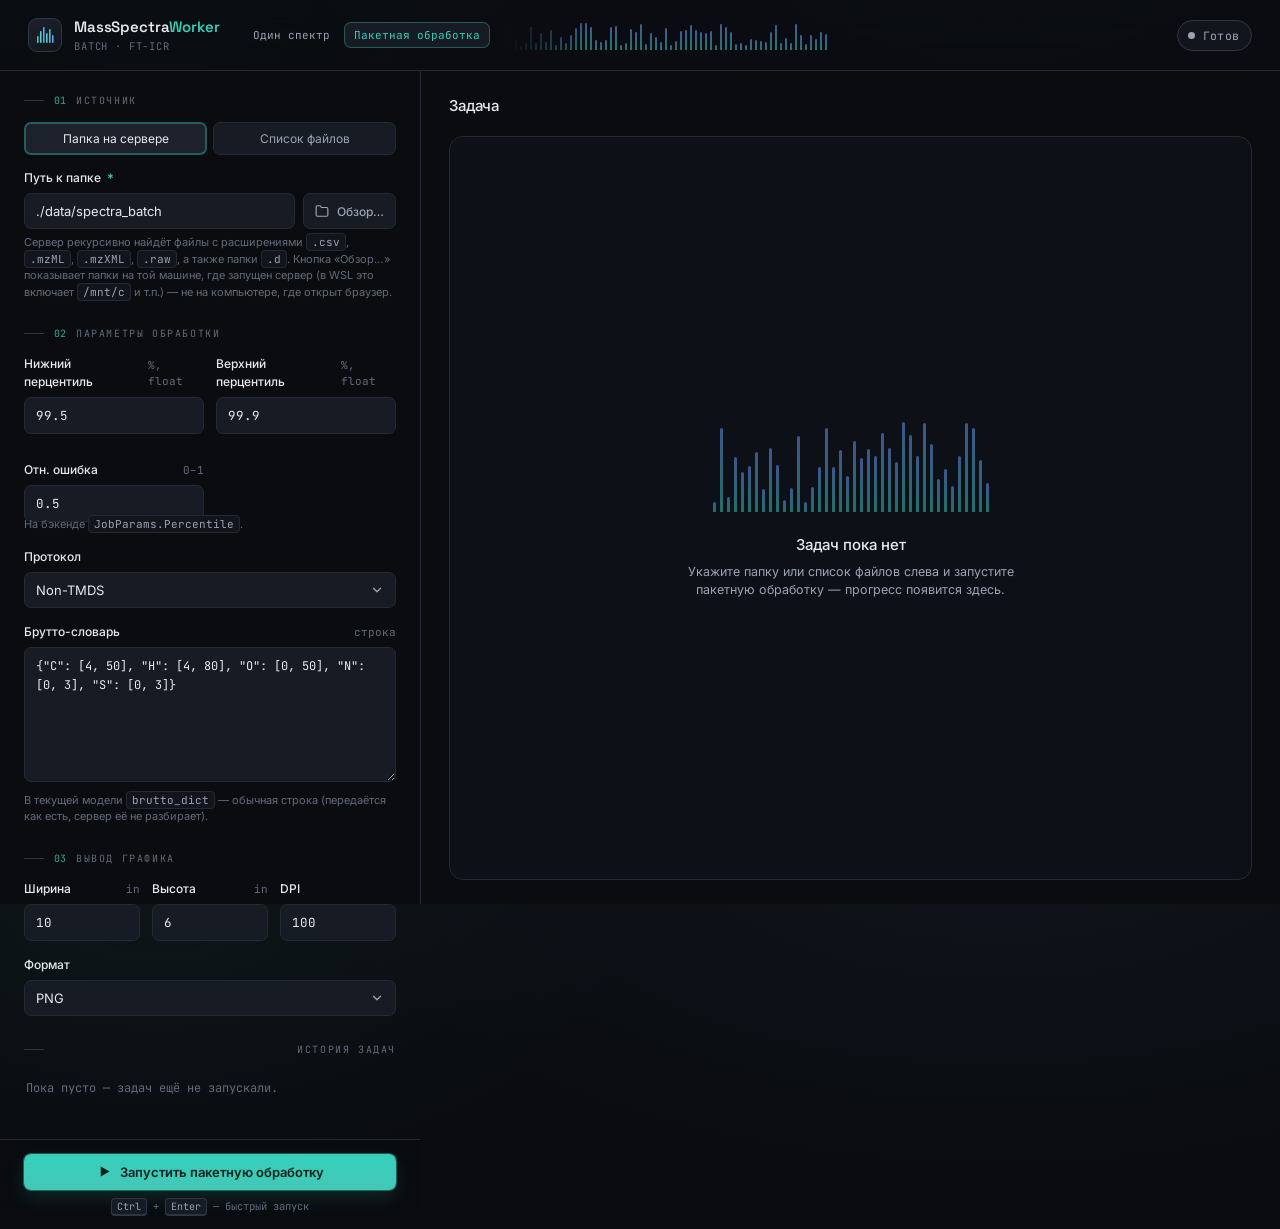
==== templates/batch_mass_list.html @ d2dd6cc3 "add graphs autoshare to inerface" ====
<!DOCTYPE html>
<html lang="ru">
<head>
  <meta charset="UTF-8">
  <meta name="viewport" content="width=device-width, initial-scale=1.0">
  <title>MassSpectraWorker — Пакетная обработка</title>
  <link rel="preconnect" href="https://fonts.googleapis.com">
  <link rel="preconnect" href="https://fonts.gstatic.com" crossorigin>
  <link href="https://fonts.googleapis.com/css2?family=Space+Grotesk:wght@400;500;600&family=Inter:wght@400;500;600&family=JetBrains+Mono:wght@400;500&display=swap" rel="stylesheet">
  <link rel="stylesheet" href="/static/css/style.css">
  <link rel="icon" href="data:image/svg+xml,<svg xmlns='http://www.w3.org/2000/svg' viewBox='0 0 24 24'><rect width='24' height='24' rx='6' fill='%2335D0BA'/></svg>">
  <style>
    /* ============================================================
       Batch-page additions (kept local to this page — reuses the
       design tokens defined in style.css:root)
       ============================================================ */
    .page-nav {
      display: flex; align-items: center; gap: 4px;
      font-family: var(--font-mono); font-size: 11px; color: var(--text-dim);
      margin-left: 4px;
    }
    .page-nav a {
      color: var(--text-muted);
      padding: 4px 9px;
      border-radius: var(--radius-sm);
      border: 1px solid transparent;
    }
    .page-nav a:hover { color: var(--text); border-color: var(--border); background: var(--surface-2); }
    .page-nav a.active { color: var(--accent); border-color: var(--accent-line); background: var(--surface-2); }

    .mode-switch { display: flex; gap: 6px; margin-bottom: 14px; }
    .mode-switch button {
      flex: 1;
      background: var(--surface-2);
      border: 1px solid var(--border);
      color: var(--text-muted);
      border-radius: var(--radius-sm);
      padding: 8px 10px;
      font-size: 12px;
      font-family: var(--font-body);
      cursor: pointer;
      transition: border-color .15s var(--ease), color .15s var(--ease), background .15s var(--ease);
    }
    .mode-switch button.active {
      color: var(--text);
      border-color: var(--accent-line);
      background: var(--surface-3);
      box-shadow: 0 0 0 1px var(--accent-line) inset;
    }
    .mode-pane.hidden { display: none; }

    .items-textarea { min-height: 130px; }

    /* ---- Result pane: batch summary ---- */
    .batch-empty { text-align: center; max-width: 380px; margin: auto; }
    .batch-summary {
      display: flex; flex-direction: column; gap: 18px;
      width: 100%;
    }
    .summary-row {
      display: flex; align-items: center; justify-content: space-between;
      gap: 12px; flex-wrap: wrap;
    }
    .summary-id {
      font-family: var(--font-mono); font-size: 11.5px; color: var(--text-dim);
      display: flex; align-items: center; gap: 8px;
    }
    .summary-id code {
      background: var(--surface-2); border: 1px solid var(--border);
      border-radius: 4px; padding: 2px 6px; color: var(--text-muted);
    }
    .pill {
      display: inline-flex; align-items: center; gap: 6px;
      font-family: var(--font-mono); font-size: 11px; letter-spacing: 0.03em;
      padding: 4px 10px; border-radius: 20px;
      border: 1px solid var(--border-strong); background: var(--surface);
      color: var(--text-muted); text-transform: uppercase;
    }
    .pill .dot { width: 6px; height: 6px; border-radius: 50%; background: var(--text-dim); }
    .pill[data-status="pending"]   .dot { background: var(--text-muted); }
    .pill[data-status="running"]   .dot { background: var(--warn); animation: pulse 1.1s infinite; }
    .pill[data-status="cancelling"] .dot { background: var(--warn); animation: pulse 1.1s infinite; }
    .pill[data-status="done"]      .dot { background: var(--ok); box-shadow: 0 0 8px var(--accent-glow); }
    .pill[data-status="failed"]    .dot { background: var(--danger); }
    .pill[data-status="cancelled"] .dot { background: var(--text-dim); }

    .progress-track {
      width: 100%; height: 8px; border-radius: 8px;
      background: var(--surface-2); border: 1px solid var(--border);
      overflow: hidden;
    }
    .progress-fill {
      height: 100%; width: 0%;
      background: linear-gradient(90deg, var(--accent), var(--accent-2));
      transition: width .3s var(--ease);
    }
    .progress-fill[data-danger="1"] { background: linear-gradient(90deg, var(--danger), var(--warn)); }

    .stat-row { display: flex; gap: 22px; flex-wrap: wrap; }
    .stat { display: flex; flex-direction: column; gap: 2px; }
    .stat__num { font-family: var(--font-display); font-size: 20px; font-weight: 600; color: var(--text); }
    .stat__num.stat--done { color: var(--ok); }
    .stat__num.stat--failed { color: var(--danger); }
    .stat__label { font-family: var(--font-mono); font-size: 10px; letter-spacing: 0.08em; text-transform: uppercase; color: var(--text-dim); }

    .items-table-wrap {
      border: 1px solid var(--border); border-radius: var(--radius);
      overflow: hidden; background: var(--surface);
    }
    .items-table-head, .items-row {
      display: grid;
      grid-template-columns: 1fr 90px 140px;
      gap: 10px;
      align-items: center;
      padding: 9px 14px;
    }
    .items-table-head {
      font-family: var(--font-mono); font-size: 10px; letter-spacing: 0.08em;
      text-transform: uppercase; color: var(--text-dim);
      background: var(--surface-2); border-bottom: 1px solid var(--border);
    }
    .items-body { max-height: 320px; overflow-y: auto; }
    .items-row { border-bottom: 1px solid var(--border); font-size: 12.5px; }
    .items-row:last-child { border-bottom: none; }
    .items-row:nth-child(odd) { background: rgba(255,255,255,0.012); }
    .item-name { color: var(--text); overflow: hidden; text-overflow: ellipsis; white-space: nowrap; min-width: 0; }
    .item-path { display: block; font-family: var(--font-mono); font-size: 10.5px; color: var(--text-dim); overflow: hidden; text-overflow: ellipsis; white-space: nowrap; }
    .item-status { display: inline-flex; align-items: center; gap: 5px; font-family: var(--font-mono); font-size: 11px; }
    .item-status .dot { width: 6px; height: 6px; border-radius: 50%; }
    .item-status[data-status="pending"] { color: var(--text-dim); }
    .item-status[data-status="pending"] .dot { background: var(--text-dim); }
    .item-status[data-status="processing"] { color: var(--warn); }
    .item-status[data-status="processing"] .dot { background: var(--warn); animation: pulse 1.1s infinite; }
    .item-status[data-status="done"] { color: var(--ok); }
    .item-status[data-status="done"] .dot { background: var(--ok); }
    .item-status[data-status="failed"] { color: var(--danger); }
    .item-status[data-status="failed"] .dot { background: var(--danger); }
    .item-error { font-family: var(--font-mono); font-size: 10.5px; color: var(--danger); overflow: hidden; text-overflow: ellipsis; white-space: nowrap; }

    .items-pagination {
      display: flex; align-items: center; justify-content: space-between;
      gap: 10px; margin-top: 10px;
      font-family: var(--font-mono); font-size: 11px; color: var(--text-dim);
    }
    .items-pagination .nav { display: flex; gap: 6px; }

    .batch-toolbar { display: flex; align-items: center; gap: 10px; flex-wrap: wrap; margin-top: 4px; }

    /* ---- History (batch jobs) ---- */
    .job-history-list { display: flex; flex-direction: column; gap: 7px; }
    .job-history-item {
      display: flex; flex-direction: column; gap: 3px;
      background: var(--surface); border: 1px solid var(--border);
      border-radius: var(--radius-sm); padding: 9px 11px;
      cursor: pointer; text-align: left;
      transition: border-color .15s var(--ease), background .15s var(--ease);
    }
    .job-history-item:hover { border-color: var(--accent-line); background: var(--surface-2); }
    .job-history-item.active { border-color: var(--accent-line); background: var(--surface-3); }
    .job-history-item__top { display: flex; align-items: center; justify-content: space-between; gap: 8px; }
    .job-history-item__src { font-size: 12px; color: var(--text); overflow: hidden; text-overflow: ellipsis; white-space: nowrap; }
    .job-history-item__meta { font-family: var(--font-mono); font-size: 10px; color: var(--text-dim); }

    .empty-note { font-size: 12px; color: var(--text-dim); }

    /* ---- Folder path + server-side browse button ---- */
    .input-with-btn { display: flex; gap: 8px; }
    .input-with-btn input { flex: 1; min-width: 0; }
    .input-with-btn .btn { flex: 0 0 auto; }

    /* ---- Server folder browser modal ---- */
    .modal-overlay {
      position: fixed; inset: 0; z-index: 200;
      background: rgba(5,6,9,0.6);
      display: flex; align-items: center; justify-content: center;
      padding: 24px;
    }
    .modal-overlay.hidden { display: none; }
    .modal {
      width: 100%; max-width: 620px; max-height: 78vh;
      display: flex; flex-direction: column;
      background: var(--surface); border: 1px solid var(--border-strong);
      border-radius: var(--radius-lg); box-shadow: var(--shadow);
      overflow: hidden;
    }
    .modal__head {
      display: flex; align-items: center; justify-content: space-between;
      padding: 14px 16px; border-bottom: 1px solid var(--border);
      background: var(--surface-2);
    }
    .modal__title { font-family: var(--font-display); font-size: 13.5px; font-weight: 500; color: var(--text); }
    .modal__path-bar {
      display: flex; align-items: center; gap: 8px;
      padding: 10px 16px; border-bottom: 1px solid var(--border);
    }
    .modal__path-bar code {
      flex: 1; min-width: 0;
      font-family: var(--font-mono); font-size: 11.5px; color: var(--text-muted);
      background: var(--surface-2); border: 1px solid var(--border);
      border-radius: 5px; padding: 5px 9px;
      overflow-x: auto; white-space: nowrap;
    }
    .modal__body { display: flex; flex: 1; min-height: 260px; overflow: hidden; }
    .modal__roots {
      width: 150px; flex: 0 0 auto; overflow-y: auto;
      border-right: 1px solid var(--border); background: var(--surface-2);
      padding: 8px;
    }
    .browse-root-item {
      display: block; width: 100%; text-align: left;
      background: transparent; border: none; color: var(--text-muted);
      font-size: 11.5px; font-family: var(--font-mono);
      padding: 7px 8px; border-radius: 6px; cursor: pointer;
      overflow: hidden; text-overflow: ellipsis; white-space: nowrap;
    }
    .browse-root-item:hover { background: var(--surface-3); color: var(--text); }
    .modal__list { flex: 1; overflow-y: auto; padding: 6px; }
    .browse-item {
      display: flex; align-items: center; gap: 9px; width: 100%;
      text-align: left; background: transparent; border: none;
      color: var(--text); font-size: 12.5px; font-family: var(--font-body);
      padding: 8px 10px; border-radius: 7px; cursor: pointer;
    }
    .browse-item:hover { background: var(--surface-2); }
    .browse-item svg { flex: 0 0 auto; color: var(--accent-soft); }
    .browse-item span { overflow: hidden; text-overflow: ellipsis; white-space: nowrap; }
    .browse-empty { padding: 24px; text-align: center; font-size: 12px; color: var(--text-dim); }
    .modal__error {
      font-size: 11.5px; color: var(--danger);
      overflow: hidden; text-overflow: ellipsis; white-space: nowrap; max-width: 320px;
    }
    .modal__foot {
      display: flex; align-items: center; gap: 10px;
      padding: 12px 16px; border-top: 1px solid var(--border);
      background: var(--surface-2);
    }

    @media (max-width: 560px) {
      .items-table-head, .items-row { grid-template-columns: 1fr 70px; }
      .items-table-head span:nth-child(3), .items-row .item-status-cell { display: none; }
    }
  </style>
</head>
<body>
<div class="app">

  <!-- ============ Header ============ -->
  <header class="topbar">
    <div class="brand">
      <div class="brand__mark" aria-hidden="true">
        <svg width="20" height="20" viewBox="0 0 20 20" fill="none">
          <rect x="2"  y="11" width="1.6" height="7"  rx="0.8" fill="#35D0BA"/>
          <rect x="5"  y="6"  width="1.6" height="12" rx="0.8" fill="#4fd4c0"/>
          <rect x="8"  y="2"  width="1.6" height="16" rx="0.8" fill="#6E9BFF"/>
          <rect x="11" y="8"  width="1.6" height="10" rx="0.8" fill="#4fd4c0"/>
          <rect x="14" y="4"  width="1.6" height="14" rx="0.8" fill="#35D0BA"/>
          <rect x="17" y="10" width="1.6" height="8"  rx="0.8" fill="#6E9BFF"/>
        </svg>
      </div>
      <div>
        <div class="brand__name">MassSpectra<b>Worker</b></div>
        <div class="brand__sub">Batch&nbsp;·&nbsp;FT-ICR</div>
      </div>
    </div>

    <nav class="page-nav">
      <a href="/mass_list">Один спектр</a>
      <a href="/batch_mass_list" class="active">Пакетная обработка</a>
    </nav>

    <div class="spectrum-strip" id="header-spectrum" aria-hidden="true"></div>

    <div class="status" id="status" data-state="ready">
      <span class="dot"></span>
      <span id="status-text">Готов</span>
    </div>
  </header>

  <!-- ============ Workspace ============ -->
  <div class="workspace">

    <!-- ---------- Parameters ---------- -->
    <section class="pane pane--params">
      <form id="batch-form">
        <div class="params-scroll">

          <!-- Source -->
          <div class="section">
            <div class="section__head">
              <span class="idx">01</span>
              <span class="eyebrow">Источник</span>
            </div>

            <div class="mode-switch">
              <button type="button" class="active" id="mode-btn-folder" data-mode="folder">Папка на сервере</button>
              <button type="button" id="mode-btn-items" data-mode="items">Список файлов</button>
            </div>

            <div class="mode-pane" id="mode-pane-folder">
              <div class="field">
                <label class="lbl" for="folder-path">Путь к папке <span class="req">*</span></label>
                <div class="input-with-btn">
                  <input type="text" id="folder-path" placeholder="./data/spectra_batch" value="./data/spectra_batch" autocomplete="off">
                  <button type="button" class="btn btn--ghost btn--sm" id="browse-open-btn">
                    <svg width="14" height="14" viewBox="0 0 24 24" fill="none" stroke="currentColor" stroke-width="2" stroke-linecap="round" stroke-linejoin="round"><path d="M22 19a2 2 0 0 1-2 2H4a2 2 0 0 1-2-2V5a2 2 0 0 1 2-2h5l2 3h9a2 2 0 0 1 2 2z"/></svg>
                    Обзор…
                  </button>
                </div>
                <div class="field__note">Сервер рекурсивно найдёт файлы с расширениями <code>.csv</code>, <code>.mzML</code>, <code>.mzXML</code>, <code>.raw</code>, а также папки <code>.d</code>. Кнопка «Обзор…» показывает папки на той машине, где запущен сервер (в WSL это включает <code>/mnt/c</code> и т.п.) — не на компьютере, где открыт браузер.</div>
              </div>
            </div>

            <div class="mode-pane hidden" id="mode-pane-items">
              <div class="field">
                <label class="lbl" for="items-text">Список файлов <span class="req">*</span></label>
                <textarea id="items-text" class="items-textarea" spellcheck="false" placeholder="Sample_001 = ./data/Sample_001.csv&#10;Sample_002 = ./data/Sample_002.csv&#10;./data/Sample_003.mzML">Sample_001 = ./data/spectra_batch/Sample_001.csv
Sample_002 = ./data/spectra_batch/Sample_002.csv</textarea>
                <div class="field__note">По одному файлу на строку: <code>имя = путь</code> или просто <code>путь</code> (имя возьмётся из названия файла).</div>
              </div>
            </div>
          </div>

          <!-- Processing params -->
          <div class="section">
            <div class="section__head">
              <span class="idx">02</span>
              <span class="eyebrow">Параметры обработки</span>
            </div>

            <div class="field__row">
              <div class="field">
                <label class="lbl" for="low_percentile">Нижний перцентиль <span class="hint">%, float</span></label>
                <input type="number" id="low_percentile" value="99.5" min="0" max="100" step="0.001">
              </div>
              <div class="field">
                <label class="lbl" for="high_percentile">Верхний перцентиль <span class="hint">%, float</span></label>
                <input type="number" id="high_percentile" value="99.9" min="0" max="100" step="0.001">
              </div>
              <div class="field">
                <label class="lbl" for="rel-error">Отн. ошибка <span class="hint">0–1</span></label>
                <input type="number" id="rel-error" value="0.5" min="0" max="1" step="0.01">
              </div>
            </div>
            <div class="field__note" style="margin-top:-6px; margin-bottom: 15px;">
              На бэкенде <code>JobParams.Percentile</code>.
            </div>

            <div class="field">
              <label class="lbl" for="protocol">Протокол</label>
              <select id="protocol">
                <option value="non_tmds">Non-TMDS</option>
                <option value="tmds">TMDS</option>
                <option value="custom">Custom</option>
              </select>
            </div>

            <div class="field">
              <label class="lbl" for="brutto-dict">
                Брутто-словарь
                <span class="hint">строка</span>
              </label>
              <textarea id="brutto-dict" spellcheck="false" rows="6">{"C": [4, 50], "H": [4, 80], "O": [0, 50], "N": [0, 3], "S": [0, 3]}</textarea>
              <div class="field__note">В текущей модели <code>brutto_dict</code> — обычная строка (передаётся как есть, сервер её не разбирает).</div>
            </div>
          </div>

          <!-- Output -->
          <div class="section">
            <div class="section__head">
              <span class="idx">03</span>
              <span class="eyebrow">Вывод графика</span>
            </div>

            <div class="subgrid">
              <div class="field">
                <label class="lbl" for="width">Ширина <span class="hint">in</span></label>
                <input type="number" id="width" value="10" min="1" step="1">
              </div>
              <div class="field">
                <label class="lbl" for="height">Высота <span class="hint">in</span></label>
                <input type="number" id="height" value="6" min="1" step="1">
              </div>
              <div class="field">
                <label class="lbl" for="dpi">DPI</label>
                <input type="number" id="dpi" value="100" min="50" max="300" step="50">
              </div>
            </div>

            <div class="field">
              <label class="lbl" for="format">Формат</label>
              <select id="format">
                <option value="png">PNG</option>
                <option value="svg">SVG</option>
                <option value="pdf">PDF</option>
                <option value="jpeg">JPEG</option>
              </select>
            </div>
          </div>

          <!-- History -->
          <div class="section">
            <div class="section__head history__head">
              <span class="eyebrow">История задач</span>
              <button type="button" class="btn btn--danger hidden" id="clear-history">
                <svg width="13" height="13" viewBox="0 0 24 24" fill="none" stroke="currentColor" stroke-width="2" stroke-linecap="round" stroke-linejoin="round"><polyline points="3 6 5 6 21 6"/><path d="M19 6v14a2 2 0 0 1-2 2H7a2 2 0 0 1-2-2V6m3 0V4a2 2 0 0 1 2-2h4a2 2 0 0 1 2 2v2"/></svg>
                Очистить
              </button>
            </div>
            <div class="empty-note" id="history-empty">Пока пусто — задач ещё не запускали.</div>
            <div class="job-history-list hidden" id="history-list"></div>
          </div>

        </div>

        <!-- Sticky action -->
        <div class="actionbar">
          <button type="submit" class="btn btn--primary btn--block" id="submit-btn">
            <svg width="15" height="15" viewBox="0 0 24 24" fill="currentColor"><polygon points="6 4 20 12 6 20 6 4"/></svg>
            <span id="submit-label">Запустить пакетную обработку</span>
          </button>
          <span class="kbd-hint"><kbd>Ctrl</kbd> + <kbd>Enter</kbd> — быстрый запуск</span>
        </div>
      </form>
    </section>

    <!-- ---------- Result ---------- -->
    <section class="pane pane--result">
      <div class="result__bar">
        <span class="result__title">Задача</span>
        <span class="result__meta" id="result-meta"></span>
      </div>

      <div class="viewport" id="viewport" style="min-height:0; align-items: stretch;">

        <!-- Empty state -->
        <div class="vp-state batch-empty" id="state-empty">
          <div class="vp-state__spectrum" id="empty-spectrum"></div>
          <p class="vp-state__title">Задач пока нет</p>
          <p class="vp-state__desc">Укажите папку или список файлов слева и запустите пакетную обработку — прогресс появится здесь.</p>
        </div>

        <!-- Active job -->
        <div class="batch-summary hidden" id="state-active" style="width:100%; padding: 4px 2px;">

          <div class="summary-row">
            <div class="summary-id">
              Задача <code id="job-id-chip">—</code>
            </div>
            <span class="pill" id="job-pill" data-status="pending">
              <span class="dot"></span>
              <span id="job-status-text">pending</span>
            </span>
          </div>

          <div>
            <div class="progress-track"><div class="progress-fill" id="progress-fill"></div></div>
          </div>

          <div class="stat-row">
            <div class="stat"><span class="stat__num" id="stat-total">0</span><span class="stat__label">Всего</span></div>
            <div class="stat"><span class="stat__num stat--done" id="stat-done">0</span><span class="stat__label">Готово</span></div>
            <div class="stat"><span class="stat__num stat--failed" id="stat-failed">0</span><span class="stat__label">Ошибки</span></div>
            <div class="stat"><span class="stat__num" id="stat-elapsed">—</span><span class="stat__label">Время</span></div>
          </div>

          <div class="batch-toolbar">
            <button type="button" class="btn btn--primary btn--sm" id="download-zip-btn">
              <svg width="14" height="14" viewBox="0 0 24 24" fill="none" stroke="currentColor" stroke-width="2" stroke-linecap="round" stroke-linejoin="round"><path d="M21 15v4a2 2 0 0 1-2 2H5a2 2 0 0 1-2-2v-4"/><polyline points="7 10 12 15 17 10"/><line x1="12" y1="15" x2="12" y2="3"/></svg>
              Скачать ZIP
            </button>
            <button type="button" class="btn btn--ghost btn--sm" id="cancel-btn">
              <svg width="14" height="14" viewBox="0 0 24 24" fill="none" stroke="currentColor" stroke-width="2" stroke-linecap="round" stroke-linejoin="round"><circle cx="12" cy="12" r="10"/><line x1="15" y1="9" x2="9" y2="15"/><line x1="9" y1="9" x2="15" y2="15"/></svg>
              Отменить
            </button>
            <button type="button" class="btn btn--ghost btn--sm" id="refresh-btn">
              <svg width="14" height="14" viewBox="0 0 24 24" fill="none" stroke="currentColor" stroke-width="2" stroke-linecap="round" stroke-linejoin="round"><polyline points="23 4 23 10 17 10"/><path d="M20.49 15a9 9 0 1 1-2.12-9.36L23 10"/></svg>
              Обновить
            </button>
            <span class="spacer" style="flex:1"></span>
          </div>

          <div class="items-table-wrap">
            <div class="items-table-head">
              <span>Файл</span>
              <span class="item-status-cell">Статус</span>
              <span>Ошибка</span>
            </div>
            <div class="items-body" id="items-body"></div>
          </div>

          <div class="items-pagination">
            <span id="items-pagination-info">—</span>
            <div class="nav">
              <button type="button" class="btn btn--ghost btn--sm" id="items-prev">←</button>
              <button type="button" class="btn btn--ghost btn--sm" id="items-next">→</button>
            </div>
          </div>

          <!-- ---- Results gallery (SSE) ---- -->
          <div class="gallery-wrap">
            <div class="gallery-head">
              <span class="eyebrow">Результаты</span>
              <span class="gallery-count" id="gallery-count">0</span>
            </div>
            <div class="gallery" id="gallery"></div>
            <div class="gallery-empty" id="gallery-empty">
              Картинки появятся здесь по мере готовности.
            </div>
          </div>

        </div>
      </div>
    </section>

  </div>
</div>

<!-- Toast -->
<div class="toast" id="toast">
  <svg width="15" height="15" viewBox="0 0 24 24" fill="none" stroke="currentColor" stroke-width="2.4" stroke-linecap="round" stroke-linejoin="round"><polyline points="20 6 9 17 4 12"/></svg>
  <span id="toast-text">Готово</span>
</div>

<!-- Server-side folder browser -->
<div class="modal-overlay hidden" id="browse-modal">
  <div class="modal">
    <div class="modal__head">
      <span class="modal__title">Выбор папки на сервере</span>
      <button type="button" class="btn btn--ghost btn--sm" id="browse-close">
        <svg width="14" height="14" viewBox="0 0 24 24" fill="none" stroke="currentColor" stroke-width="2" stroke-linecap="round" stroke-linejoin="round"><line x1="18" y1="6" x2="6" y2="18"/><line x1="6" y1="6" x2="18" y2="18"/></svg>
      </button>
    </div>
    <div class="modal__path-bar">
      <button type="button" class="btn btn--ghost btn--sm" id="browse-up" title="Вверх" disabled>
        <svg width="14" height="14" viewBox="0 0 24 24" fill="none" stroke="currentColor" stroke-width="2" stroke-linecap="round" stroke-linejoin="round"><line x1="12" y1="19" x2="12" y2="5"/><polyline points="5 12 12 5 19 12"/></svg>
      </button>
      <code id="browse-current-path">—</code>
    </div>
    <div class="modal__body">
      <div class="modal__roots" id="browse-roots"></div>
      <div class="modal__list" id="browse-list"></div>
    </div>
    <div class="modal__foot">
      <span class="modal__error hidden" id="browse-error"></span>
      <span class="spacer" style="flex:1"></span>
      <button type="button" class="btn btn--ghost btn--sm" id="browse-cancel">Отмена</button>
      <button type="button" class="btn btn--primary btn--sm" id="browse-select">Выбрать эту папку</button>
    </div>
  </div>
</div>

<div class="lightbox hidden" id="lightbox">
  <button type="button" class="lightbox__close" id="lightbox-close">✕</button>
  <img id="lightbox-img" alt="">
</div>

<script src="/static/js/batch_mass_list.js"></script>
</body>
</html>
---- static/css/style.css ----
/* ============================================================
   MassSpectraWorker — dark, minimal instrument UI
   Self-contained. No Bootstrap. No Font Awesome.
   ============================================================ */

:root {
  /* Cool-ink dark base */
  --bg:            #0A0C10;
  --bg-grid:       #0d1017;
  --surface:       #12151C;
  --surface-2:     #171B24;
  --surface-3:     #1C212C;

  --border:        #232936;
  --border-strong: #2E3646;

  --text:          #E6E9EF;
  --text-muted:    #9BA3B4;
  --text-dim:      #616B7D;

  /* Spectral accent: teal -> blue (viridis-adjacent, tied to spectra colormaps) */
  --accent:        #35D0BA;
  --accent-soft:   #45C7B8;
  --accent-2:      #6E9BFF;
  --accent-glow:   rgba(53, 208, 186, 0.16);
  --accent-line:   rgba(53, 208, 186, 0.35);

  --danger:        #FF6B6B;
  --danger-soft:   rgba(255, 107, 107, 0.14);
  --warn:          #E7B23C;
  --ok:            #35D0BA;

  --radius:        10px;
  --radius-sm:     7px;
  --radius-lg:     14px;

  --font-display: "Space Grotesk", "Inter", system-ui, -apple-system, sans-serif;
  --font-body:    "Inter", system-ui, -apple-system, "Segoe UI", sans-serif;
  --font-mono:    "JetBrains Mono", ui-monospace, "SF Mono", "Cascadia Code", monospace;

  --shadow:        0 1px 2px rgba(0,0,0,0.4), 0 8px 24px rgba(0,0,0,0.35);
  --ease:          cubic-bezier(.2, .7, .2, 1);
}

* { box-sizing: border-box; }

html, body { height: 100%; }

body {
  margin: 0;
  font-family: var(--font-body);
  background:
    radial-gradient(1200px 600px at 78% -10%, rgba(110,155,255,0.06), transparent 60%),
    radial-gradient(900px 500px at 12% 0%, rgba(53,208,186,0.05), transparent 55%),
    var(--bg);
  color: var(--text);
  font-size: 14px;
  line-height: 1.5;
  -webkit-font-smoothing: antialiased;
  text-rendering: optimizeLegibility;
}

/* Selection + scrollbars */
::selection { background: var(--accent-glow); color: var(--text); }
::-webkit-scrollbar { width: 10px; height: 10px; }
::-webkit-scrollbar-track { background: transparent; }
::-webkit-scrollbar-thumb { background: var(--border-strong); border-radius: 20px; border: 2px solid transparent; background-clip: padding-box; }
::-webkit-scrollbar-thumb:hover { background: #3a4356; background-clip: padding-box; }

a { color: var(--accent-soft); text-decoration: none; }

/* ============================================================
   App shell
   ============================================================ */
.app {
  display: flex;
  flex-direction: column;
  min-height: 100vh;
  max-width: 1440px;
  margin: 0 auto;
}

/* ---- Header ---- */
.topbar {
  display: flex;
  align-items: center;
  gap: 20px;
  padding: 16px 28px;
  border-bottom: 1px solid var(--border);
  position: sticky;
  top: 0;
  z-index: 40;
  background: rgba(10, 12, 16, 0.72);
  backdrop-filter: blur(14px);
}

.brand { display: flex; align-items: center; gap: 12px; min-width: 0; }
.brand__mark {
  width: 34px; height: 34px;
  border-radius: 9px;
  display: grid; place-items: center;
  background: linear-gradient(150deg, var(--surface-3), var(--surface));
  border: 1px solid var(--border-strong);
  overflow: hidden;
}
.brand__mark svg { display: block; }
.brand__name {
  font-family: var(--font-display);
  font-weight: 600;
  font-size: 15px;
  letter-spacing: -0.01em;
  white-space: nowrap;
}
.brand__name b { color: var(--accent); font-weight: 600; }
.brand__sub {
  font-family: var(--font-mono);
  font-size: 10.5px;
  letter-spacing: 0.08em;
  text-transform: uppercase;
  color: var(--text-dim);
}

/* header spectrum motif (signature element) */
.spectrum-strip {
  flex: 1;
  height: 30px;
  display: flex;
  align-items: flex-end;
  gap: 3px;
  overflow: hidden;
  min-width: 0;
  mask-image: linear-gradient(90deg, transparent, #000 12%, #000 88%, transparent);
  -webkit-mask-image: linear-gradient(90deg, transparent, #000 12%, #000 88%, transparent);
}
.spectrum-strip .tick {
  width: 2px;
  flex: 0 0 auto;
  border-radius: 2px 2px 0 0;
  background: linear-gradient(to top, var(--accent), var(--accent-2));
  opacity: 0.55;
  transform-origin: bottom;
  animation: tickRise 0.7s var(--ease) both;
}

@keyframes tickRise { from { transform: scaleY(0); opacity: 0; } to { opacity: 0.55; } }

.status {
  display: inline-flex;
  align-items: center;
  gap: 8px;
  padding: 6px 12px 6px 10px;
  border-radius: 20px;
  border: 1px solid var(--border-strong);
  background: var(--surface);
  font-family: var(--font-mono);
  font-size: 11.5px;
  letter-spacing: 0.02em;
  color: var(--text-muted);
  white-space: nowrap;
}
.status .dot {
  width: 7px; height: 7px; border-radius: 50%;
  background: var(--text-dim);
  box-shadow: 0 0 0 0 transparent;
}
.status[data-state="ready"]   .dot { background: var(--text-muted); }
.status[data-state="loading"] .dot { background: var(--warn); animation: pulse 1.1s infinite; }
.status[data-state="success"] .dot { background: var(--ok); box-shadow: 0 0 8px var(--accent-glow); }
.status[data-state="error"]   .dot { background: var(--danger); }

@keyframes pulse {
  0%,100% { opacity: 1; transform: scale(1); }
  50% { opacity: 0.4; transform: scale(0.8); }
}

/* ============================================================
   Main grid
   ============================================================ */
.workspace {
  display: grid;
  grid-template-columns: minmax(360px, 420px) 1fr;
  gap: 1px;
  background: var(--border);
  flex: 1;
  min-height: 0;
}

.pane { background: var(--bg); min-width: 0; }
.pane--params {
  display: flex;
  flex-direction: column;
  max-height: calc(100vh - 67px);
  position: sticky;
  top: 67px;
}
.pane--result {
  display: flex;
  flex-direction: column;
  padding: 24px 28px;
  min-height: 480px;
}

/* ---- Params column ---- */
.params-scroll {
  overflow-y: auto;
  padding: 22px 24px 8px;
  flex: 1;
}

.section { margin-bottom: 26px; }
.section__head {
  display: flex;
  align-items: center;
  gap: 10px;
  margin-bottom: 14px;
}
.eyebrow {
  font-family: var(--font-mono);
  font-size: 10px;
  letter-spacing: 0.16em;
  text-transform: uppercase;
  color: var(--text-dim);
}
.section__head::before {
  content: "";
  width: 20px; height: 1px;
  background: var(--border-strong);
}
.section__head .idx {
  font-family: var(--font-mono);
  font-size: 10px;
  color: var(--accent);
  opacity: 0.8;
}

/* ---- Fields ---- */
.field { margin-bottom: 15px; }
.field:last-child { margin-bottom: 0; }
.field__row { display: grid; grid-template-columns: 1fr 1fr; gap: 12px; }

label.lbl {
  display: flex;
  align-items: center;
  gap: 6px;
  font-size: 12px;
  font-weight: 500;
  color: var(--text);
  margin-bottom: 6px;
}
label.lbl .req { color: var(--accent); font-size: 13px; line-height: 1; }
label.lbl .hint { color: var(--text-dim); font-weight: 400; font-size: 11px; margin-left: auto; font-family: var(--font-mono); }

.control,
input[type="text"],
input[type="number"],
select,
textarea {
  width: 100%;
  background: var(--surface-2);
  border: 1px solid var(--border);
  border-radius: var(--radius-sm);
  color: var(--text);
  font-family: var(--font-body);
  font-size: 13px;
  padding: 9px 11px;
  outline: none;
  transition: border-color .15s var(--ease), background .15s var(--ease), box-shadow .15s var(--ease);
}
input::placeholder, textarea::placeholder { color: var(--text-dim); }

input[type="number"] { font-family: var(--font-mono); font-size: 12.5px; }

.control:focus,
input:focus,
select:focus,
textarea:focus {
  border-color: var(--accent-line);
  background: var(--surface-3);
  box-shadow: 0 0 0 3px var(--accent-glow);
}

select {
  appearance: none;
  -webkit-appearance: none;
  background-image: url("data:image/svg+xml;utf8,<svg xmlns='http://www.w3.org/2000/svg' width='14' height='14' viewBox='0 0 24 24' fill='none' stroke='%239BA3B4' stroke-width='2.2' stroke-linecap='round' stroke-linejoin='round'><polyline points='6 9 12 15 18 9'/></svg>");
  background-repeat: no-repeat;
  background-position: right 11px center;
  padding-right: 32px;
  cursor: pointer;
}
select option { background: var(--surface-2); color: var(--text); }

textarea {
  font-family: var(--font-mono);
  font-size: 12px;
  line-height: 1.6;
  resize: vertical;
  min-height: 118px;
  tab-size: 2;
}

.field__note {
  margin-top: 5px;
  font-size: 11px;
  color: var(--text-dim);
}
.field__note code {
  font-family: var(--font-mono);
  color: var(--text-muted);
  background: var(--surface);
  padding: 1px 5px;
  border-radius: 4px;
  border: 1px solid var(--border);
}

/* Divider between two adjacent form cards inside a section */
.subgrid { display: grid; grid-template-columns: 1fr 1fr 1fr; gap: 12px; }

/* ============================================================
   Buttons
   ============================================================ */
.btn {
  display: inline-flex;
  align-items: center;
  justify-content: center;
  gap: 8px;
  font-family: var(--font-body);
  font-size: 13px;
  font-weight: 500;
  border-radius: var(--radius-sm);
  border: 1px solid transparent;
  padding: 9px 14px;
  cursor: pointer;
  transition: background .15s var(--ease), border-color .15s var(--ease), transform .08s var(--ease), color .15s var(--ease);
  white-space: nowrap;
  user-select: none;
}
.btn:active { transform: translateY(1px); }
.btn svg { flex: 0 0 auto; }

.btn--primary {
  background: linear-gradient(180deg, var(--accent), var(--accent-soft));
  color: #05201C;
  font-weight: 600;
  box-shadow: 0 0 0 1px rgba(53,208,186,0.4), 0 8px 20px rgba(53,208,186,0.14);
}
.btn--primary:hover { filter: brightness(1.06); box-shadow: 0 0 0 1px rgba(53,208,186,0.6), 0 10px 26px rgba(53,208,186,0.22); }
.btn--primary:disabled { opacity: 0.6; cursor: not-allowed; filter: none; }

.btn--ghost {
  background: var(--surface-2);
  border-color: var(--border);
  color: var(--text-muted);
}
.btn--ghost:hover { color: var(--text); border-color: var(--border-strong); background: var(--surface-3); }

.btn--danger {
  background: transparent;
  border-color: transparent;
  color: var(--text-dim);
  padding: 6px 8px;
  font-size: 12px;
}
.btn--danger:hover { color: var(--danger); background: var(--danger-soft); }

.btn--block { width: 100%; }
.btn--sm { padding: 7px 11px; font-size: 12px; }

/* Sticky action bar at bottom of params */
.actionbar {
  padding: 14px 24px;
  border-top: 1px solid var(--border);
  background: linear-gradient(0deg, var(--bg), rgba(10,12,16,0.4));
  backdrop-filter: blur(8px);
}
.kbd-hint {
  display: block;
  text-align: center;
  margin-top: 9px;
  font-family: var(--font-mono);
  font-size: 10.5px;
  color: var(--text-dim);
}
kbd {
  font-family: var(--font-mono);
  font-size: 10px;
  background: var(--surface-2);
  border: 1px solid var(--border-strong);
  border-bottom-width: 2px;
  border-radius: 4px;
  padding: 1px 5px;
  color: var(--text-muted);
}

/* ============================================================
   Examples (chips)
   ============================================================ */
.chips { display: flex; flex-direction: column; gap: 8px; }
.chip {
  display: flex;
  align-items: center;
  gap: 11px;
  text-align: left;
  width: 100%;
  background: var(--surface);
  border: 1px solid var(--border);
  border-radius: var(--radius-sm);
  padding: 10px 12px;
  cursor: pointer;
  transition: border-color .15s var(--ease), background .15s var(--ease), transform .08s var(--ease);
}
.chip:hover { border-color: var(--accent-line); background: var(--surface-2); }
.chip:active { transform: translateY(1px); }
.chip__num {
  font-family: var(--font-mono);
  font-size: 11px;
  color: var(--accent);
  width: 18px;
}
.chip__body { min-width: 0; }
.chip__title { font-size: 12.5px; font-weight: 500; color: var(--text); }
.chip__meta { font-family: var(--font-mono); font-size: 10.5px; color: var(--text-dim); margin-top: 1px; }
.chip__arrow { margin-left: auto; color: var(--text-dim); transition: transform .15s var(--ease), color .15s var(--ease); }
.chip:hover .chip__arrow { transform: translateX(2px); color: var(--accent-soft); }

/* ============================================================
   History
   ============================================================ */
.history__head { display: flex; align-items: center; justify-content: space-between; }
.history-list { display: flex; flex-direction: column; gap: 6px; margin-top: 4px; }
.hist-item {
  display: flex;
  align-items: center;
  gap: 10px;
  padding: 8px 10px;
  border-radius: var(--radius-sm);
  border: 1px solid var(--border);
  background: var(--surface);
}
.hist-item__dot { width: 6px; height: 6px; border-radius: 50%; flex: 0 0 auto; }
.hist-item__dot.ok { background: var(--ok); }
.hist-item__dot.err { background: var(--danger); }
.hist-item__name { font-size: 12px; color: var(--text); font-weight: 500; overflow: hidden; text-overflow: ellipsis; white-space: nowrap; }
.hist-item__time { font-family: var(--font-mono); font-size: 10px; color: var(--text-dim); margin-left: auto; white-space: nowrap; }
.hist-item__fmt {
  font-family: var(--font-mono); font-size: 9.5px; letter-spacing: 0.05em;
  text-transform: uppercase; color: var(--text-muted);
  border: 1px solid var(--border-strong); border-radius: 4px; padding: 1px 5px;
}
.empty-note {
  font-family: var(--font-mono);
  font-size: 11px;
  color: var(--text-dim);
  padding: 8px 2px;
}

/* ============================================================
   Result viewport
   ============================================================ */
.result__bar {
  display: flex;
  align-items: center;
  gap: 12px;
  margin-bottom: 18px;
}
.result__title {
  font-family: var(--font-display);
  font-size: 15px;
  font-weight: 500;
  letter-spacing: -0.01em;
}
.result__meta {
  margin-left: auto;
  font-family: var(--font-mono);
  font-size: 11px;
  color: var(--text-dim);
}

.viewport {
  flex: 1;
  border: 1px solid var(--border);
  border-radius: var(--radius-lg);
  background:
    linear-gradient(var(--bg-grid), var(--bg-grid)),
    repeating-linear-gradient(0deg, transparent, transparent 31px, rgba(255,255,255,0.015) 31px, rgba(255,255,255,0.015) 32px),
    repeating-linear-gradient(90deg, transparent, transparent 31px, rgba(255,255,255,0.015) 31px, rgba(255,255,255,0.015) 32px);
  display: flex;
  align-items: center;
  justify-content: center;
  position: relative;
  overflow: hidden;
  min-height: 420px;
  padding: 24px;
}

/* Empty state */
.vp-state { text-align: center; max-width: 360px; }
.vp-state__spectrum {
  display: flex; align-items: flex-end; justify-content: center;
  gap: 4px; height: 96px; margin: 0 auto 22px;
}
.vp-state__spectrum span {
  width: 3px; border-radius: 3px 3px 0 0;
  background: linear-gradient(to top, var(--accent), var(--accent-2));
  opacity: 0.5;
}
.vp-state__title {
  font-family: var(--font-display);
  font-size: 15px;
  color: var(--text);
  margin: 0 0 6px;
  font-weight: 500;
}
.vp-state__desc { font-size: 12.5px; color: var(--text-muted); margin: 0; }

/* Loading */
.vp-loading { text-align: center; }
.scanner {
  width: 220px; height: 3px; margin: 0 auto 20px;
  background: var(--border); border-radius: 3px; overflow: hidden; position: relative;
}
.scanner::after {
  content: ""; position: absolute; inset: 0; width: 40%;
  background: linear-gradient(90deg, transparent, var(--accent), transparent);
  animation: scan 1.1s var(--ease) infinite;
}
@keyframes scan { 0% { transform: translateX(-120%); } 100% { transform: translateX(320%); } }
.vp-loading__label { font-family: var(--font-mono); font-size: 12px; color: var(--text-muted); letter-spacing: 0.02em; }

/* Plot image */
.vp-image { width: 100%; height: 100%; display: flex; align-items: center; justify-content: center; }
.vp-image img {
  max-width: 100%; max-height: 620px; object-fit: contain;
  border-radius: 8px;
  background: #fff;
  box-shadow: 0 12px 40px rgba(0,0,0,0.45);
}

/* Error state */
.vp-error { text-align: center; max-width: 380px; }
.vp-error__icon { color: var(--danger); margin-bottom: 14px; }
.vp-error__msg { color: var(--text); font-size: 13px; margin: 0 0 4px; }
.vp-error__hint { color: var(--text-dim); font-size: 12px; margin: 0 0 16px; font-family: var(--font-mono); }

/* Result toolbar */
.result__tools {
  display: flex; align-items: center; gap: 10px;
  margin-top: 16px;
}
.result__tools .spacer { flex: 1; }

/* JSON drawer */
.json-drawer {
  margin-top: 16px;
  border: 1px solid var(--border);
  border-radius: var(--radius);
  overflow: hidden;
  background: var(--surface);
}
.json-drawer__head {
  display: flex; align-items: center; gap: 8px;
  padding: 9px 12px;
  border-bottom: 1px solid var(--border);
  background: var(--surface-2);
}
.json-drawer__title {
  font-family: var(--font-mono); font-size: 11px; letter-spacing: 0.05em;
  text-transform: uppercase; color: var(--text-muted);
}
.json-drawer pre {
  margin: 0; padding: 14px 16px;
  font-family: var(--font-mono); font-size: 11.5px; line-height: 1.65;
  color: var(--text-muted);
  max-height: 340px; overflow: auto;
  white-space: pre-wrap; word-break: break-word;
}

/* ============================================================
   Toast
   ============================================================ */
.toast {
  position: fixed;
  bottom: 24px; left: 50%;
  transform: translate(-50%, 20px);
  background: var(--surface-3);
  border: 1px solid var(--border-strong);
  color: var(--text);
  padding: 10px 16px;
  border-radius: 24px;
  font-size: 12.5px;
  display: inline-flex; align-items: center; gap: 8px;
  box-shadow: var(--shadow);
  opacity: 0;
  pointer-events: none;
  transition: opacity .2s var(--ease), transform .2s var(--ease);
  z-index: 100;
}
.toast.show { opacity: 1; transform: translate(-50%, 0); }
.toast svg { color: var(--accent); }

/* ---- Results gallery ---- */
.gallery-wrap {
  display: flex; flex-direction: column; gap: 10px;
}
.gallery-head {
  display: flex; align-items: center; justify-content: space-between;
  gap: 8px;
}
.gallery-count {
  font-family: var(--font-mono); font-size: 11px; color: var(--text-dim);
  background: var(--surface-2); border: 1px solid var(--border);
  border-radius: 20px; padding: 2px 9px;
}
.gallery {
  display: grid;
  grid-template-columns: repeat(auto-fill, minmax(220px, 1fr));
  gap: 12px;
}
.gallery-card {
  display: flex; flex-direction: column; gap: 6px;
  background: var(--surface); border: 1px solid var(--border);
  border-radius: var(--radius); overflow: hidden;
  transition: border-color .15s var(--ease), transform .15s var(--ease);
}
.gallery-card:hover { border-color: var(--accent-line); transform: translateY(-1px); }
.gallery-card__img {
  display: block; width: 100%; height: 160px;
  object-fit: cover; background: var(--surface-2);
  cursor: zoom-in;
}
.gallery-card__meta {
  display: flex; align-items: center; justify-content: space-between;
  gap: 8px; padding: 7px 10px;
}
.gallery-card__name {
  font-size: 11.5px; color: var(--text-muted);
  overflow: hidden; text-overflow: ellipsis; white-space: nowrap; min-width: 0;
}
.gallery-card__actions { display: flex; gap: 4px; flex: 0 0 auto; }
.gallery-card__actions a {
  display: inline-flex; align-items: center; justify-content: center;
  width: 24px; height: 24px; border-radius: 6px;
  color: var(--text-muted); border: 1px solid transparent;
}
.gallery-card__actions a:hover {
  color: var(--accent); border-color: var(--accent-line); background: var(--surface-2);
}
.gallery-empty {
  font-size: 12px; color: var(--text-dim); text-align: center;
  padding: 18px 8px; border: 1px dashed var(--border);
  border-radius: var(--radius-sm);
}
.gallery-empty.hidden { display: none; }

/* Lightbox */
.lightbox {
  position: fixed; inset: 0; z-index: 300;
  background: rgba(5,6,9,0.88);
  display: flex; align-items: center; justify-content: center;
  padding: 32px;
}
.lightbox.hidden { display: none; }
.lightbox img {
  max-width: 100%; max-height: 100%;
  border-radius: var(--radius); box-shadow: var(--shadow);
}
.lightbox__close {
  position: absolute; top: 18px; right: 18px;
  background: var(--surface-2); border: 1px solid var(--border-strong);
  color: var(--text); width: 34px; height: 34px; border-radius: 8px;
  cursor: pointer; display: flex; align-items: center; justify-content: center;
}

/* Utility */
.hidden { display: none !important; }
.icon-accent { color: var(--accent-soft); }
.muted-icon { color: var(--text-dim); }

/* ============================================================
   Responsive
   ============================================================ */
@media (max-width: 960px) {
  .workspace { grid-template-columns: 1fr; }
  .pane--params { position: static; max-height: none; }
  .pane--result { min-height: 420px; }
  .spectrum-strip { display: none; }
}

@media (max-width: 560px) {
  .topbar { padding: 12px 16px; gap: 12px; }
  .params-scroll { padding: 18px 16px 8px; }
  .actionbar { padding: 12px 16px; }
  .pane--result { padding: 18px 16px; }
  .field__row, .subgrid { grid-template-columns: 1fr; }
  .brand__sub { display: none; }
}

@media (prefers-reduced-motion: reduce) {
  *, *::after, *::before { animation-duration: .001ms !important; animation-iteration-count: 1 !important; transition-duration: .001ms !important; }
}
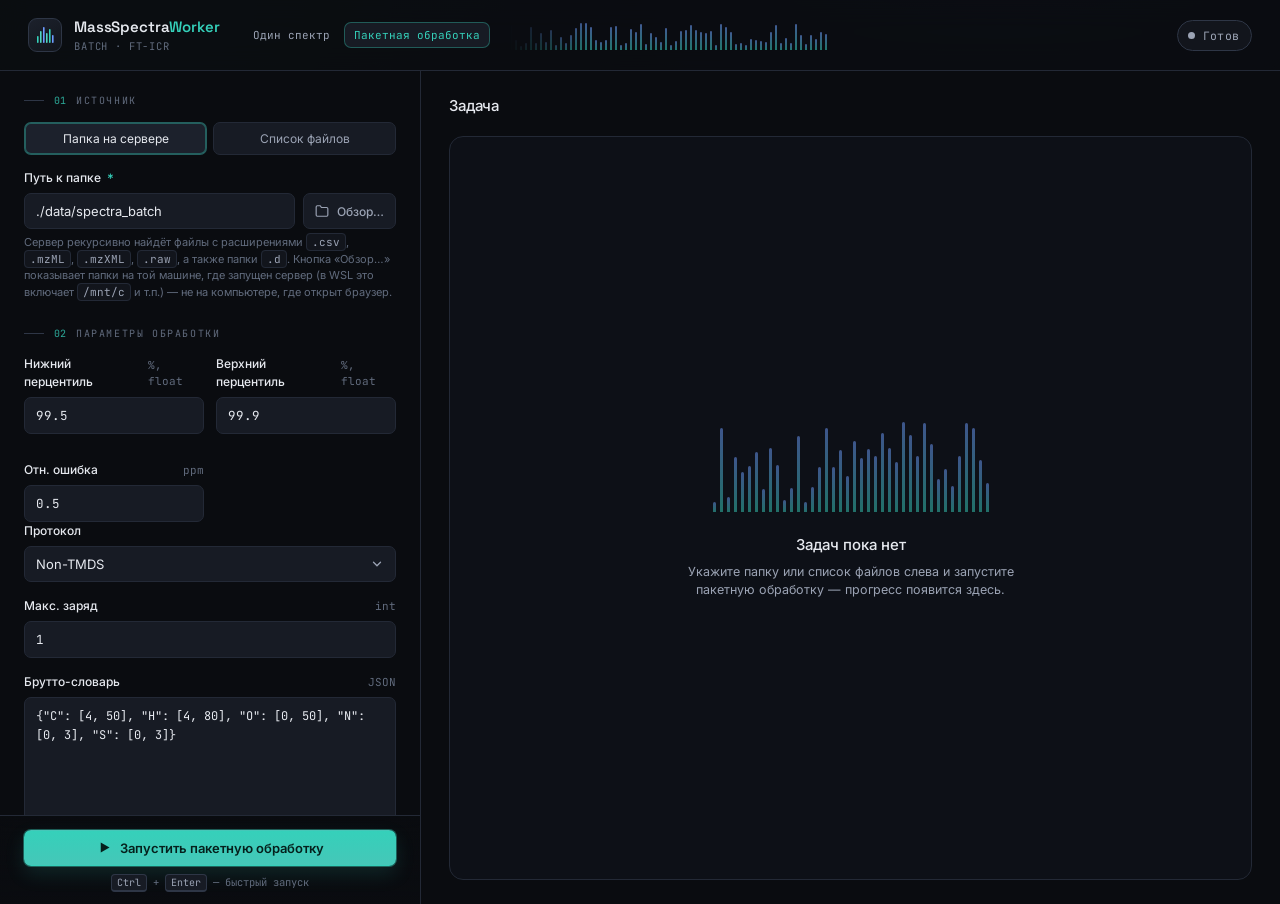
==== commit 931bc81f: "migrate to sql" ====
--- a/templates/batch_mass_list.html
+++ b/templates/batch_mass_list.html
@@ -337,12 +337,9 @@
                 <input type="number" id="high_percentile" value="99.9" min="0" max="100" step="0.001">
               </div>
               <div class="field">
-                <label class="lbl" for="rel-error">Отн. ошибка <span class="hint">0–1</span></label>
-                <input type="number" id="rel-error" value="0.5" min="0" max="1" step="0.01">
-              </div>
-            </div>
-            <div class="field__note" style="margin-top:-6px; margin-bottom: 15px;">
-              На бэкенде <code>JobParams.Percentile</code>.
+                <label class="lbl" for="rel-error">Отн. ошибка <span class="hint">ppm</span></label>
+                <input type="number" id="rel-error" value="0.5" min="0.01" max="100" step="0.1">
+              </div>
             </div>
 
             <div class="field">
@@ -355,12 +352,17 @@
             </div>
 
             <div class="field">
+              <label class="lbl" for="charge-max">Макс. заряд <span class="hint">int</span></label>
+              <input type="number" id="charge-max" value="1" min="1" max="10" step="1">
+            </div>
+
+            <div class="field">
               <label class="lbl" for="brutto-dict">
                 Брутто-словарь
-                <span class="hint">строка</span>
+                <span class="hint">JSON</span>
               </label>
               <textarea id="brutto-dict" spellcheck="false" rows="6">{"C": [4, 50], "H": [4, 80], "O": [0, 50], "N": [0, 3], "S": [0, 3]}</textarea>
-              <div class="field__note">В текущей модели <code>brutto_dict</code> — обычная строка (передаётся как есть, сервер её не разбирает).</div>
+              <div class="field__note">Диапазоны атомов: <code>{"элемент": [min, max]}</code>. Пусто — словарь по умолчанию.</div>
             </div>
           </div>
 
--- a/static/css/style.css
+++ b/static/css/style.css
@@ -179,25 +179,37 @@
 .workspace {
   display: grid;
   grid-template-columns: minmax(360px, 420px) 1fr;
-  gap: 1px;
-  background: var(--border);
+  gap: 0;
+  background: var(--bg);
   flex: 1;
   min-height: 0;
 }
 
-.pane { background: var(--bg); min-width: 0; }
+.pane { background: var(--bg); min-width: 0; min-height: 0; }
 .pane--params {
   display: flex;
   flex-direction: column;
-  max-height: calc(100vh - 67px);
   position: sticky;
   top: 67px;
-}
+  align-self: start;
+  height: calc(100vh - 67px);
+  overflow: hidden;
+}
+
+.pane--params > form {
+  display: flex;
+  flex-direction: column;
+  flex: 1;
+  min-height: 0;
+}
+
 .pane--result {
   display: flex;
   flex-direction: column;
   padding: 24px 28px;
   min-height: 480px;
+  border-left: 1px solid var(--border);
+  overflow: visible;
 }
 
 /* ---- Params column ---- */
@@ -205,6 +217,8 @@
   overflow-y: auto;
   padding: 22px 24px 8px;
   flex: 1;
+  min-height: 0;
+  overflow-y: auto;
 }
 
 .section { margin-bottom: 26px; }
@@ -372,6 +386,7 @@
   border-top: 1px solid var(--border);
   background: linear-gradient(0deg, var(--bg), rgba(10,12,16,0.4));
   backdrop-filter: blur(8px);
+  flex: 0 0 auto; 
 }
 .kbd-hint {
   display: block;
@@ -681,8 +696,10 @@
    ============================================================ */
 @media (max-width: 960px) {
   .workspace { grid-template-columns: 1fr; }
-  .pane--params { position: static; max-height: none; }
-  .pane--result { min-height: 420px; }
+  .pane--params { position: static; height: auto; overflow: visible; }
+  .pane--params > form { display: block; }
+  .params-scroll { overflow: visible; }
+  .pane--result { min-height: 420px; border-left: none; }
   .spectrum-strip { display: none; }
 }
 
@@ -699,4 +716,7 @@
   *, *::after, *::before { animation-duration: .001ms !important; animation-iteration-count: 1 !important; transition-duration: .001ms !important; }
 }
 
-
+.gallery-card { min-width: 0; }
+.gallery-card__img { max-width: 100%; }
+
+
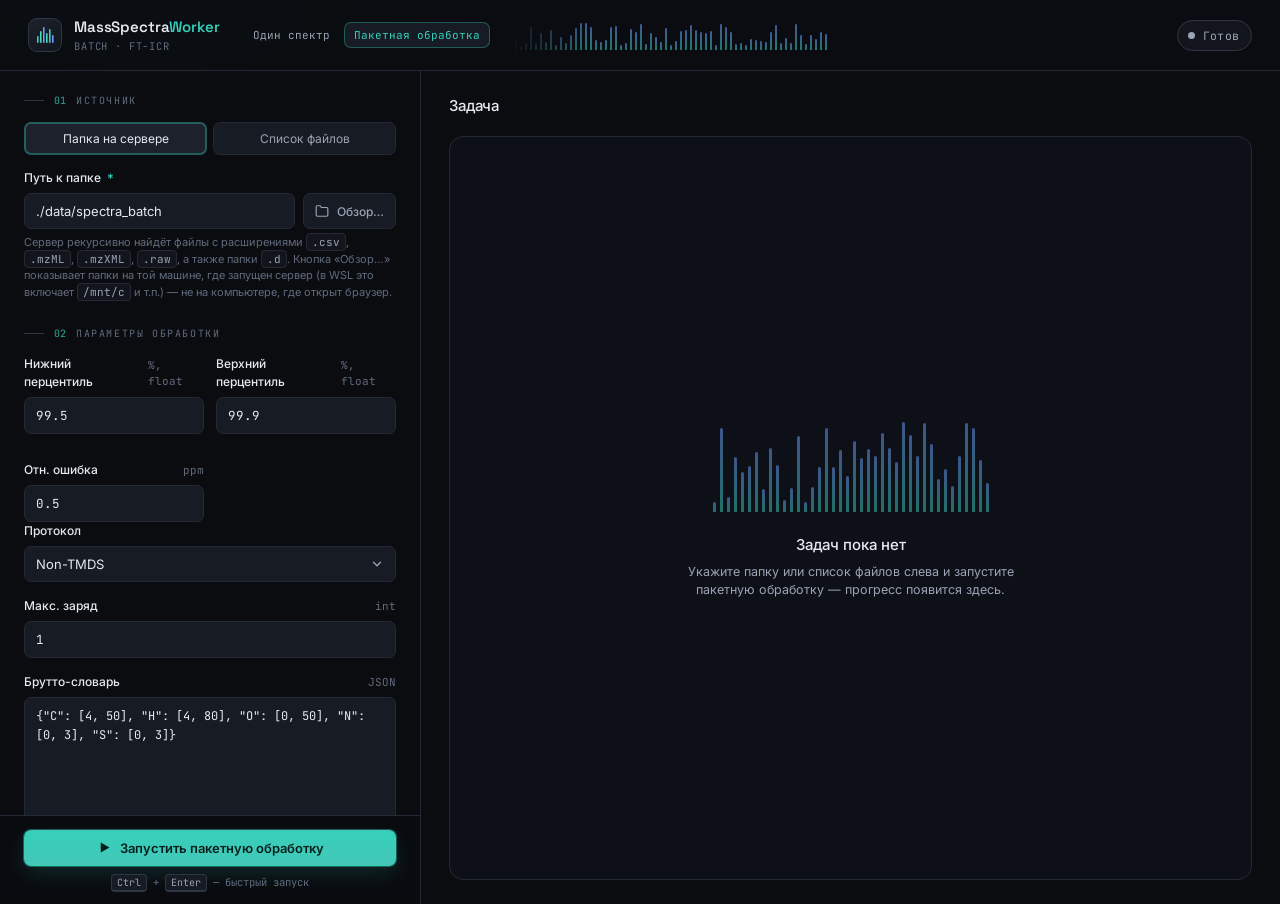
==== commit 1bc64044: "spectra assign upgrade" ====
--- a/templates/batch_mass_list.html
+++ b/templates/batch_mass_list.html
@@ -109,7 +109,7 @@
     }
     .items-table-head, .items-row {
       display: grid;
-      grid-template-columns: 1fr 90px 140px;
+      grid-template-columns: 1fr 90px 140px 34px;
       gap: 10px;
       align-items: center;
       padding: 9px 14px;
@@ -235,9 +235,78 @@
       background: var(--surface-2);
     }
 
+    /* ---- Per-spectrum parameters ---- */
+    .icon-btn {
+      display: inline-flex; align-items: center; justify-content: center;
+      width: 28px; height: 28px; border-radius: 7px;
+      background: transparent; border: 1px solid transparent;
+      color: var(--text-muted); cursor: pointer;
+    }
+    .icon-btn:hover { color: var(--accent); border-color: var(--accent-line); background: var(--surface-2); }
+    .icon-btn:disabled { opacity: .4; cursor: not-allowed; }
+    .gallery-card__actions button {
+      display: inline-flex; align-items: center; justify-content: center;
+      width: 24px; height: 24px; border-radius: 6px; padding: 0;
+      background: transparent; color: var(--text-muted); border: 1px solid transparent; cursor: pointer;
+    }
+    .gallery-card__actions button:hover { color: var(--accent); border-color: var(--accent-line); background: var(--surface-2); }
+    .tag {
+      display: inline-flex; align-items: center; gap: 4px;
+      font-family: var(--font-mono); font-size: 9.5px; letter-spacing: .04em; text-transform: uppercase;
+      padding: 1px 6px; border-radius: 10px; vertical-align: middle;
+      border: 1px solid var(--accent-line); color: var(--accent); background: var(--surface-2);
+    }
+    .tag--muted { border-color: var(--border-strong); color: var(--text-dim); }
+    .tag--danger { border-color: var(--danger); color: var(--danger); }
+
+    .modal--wide { max-width: 1040px; max-height: 88vh; }
+    .ip-head-meta { display: flex; align-items: center; gap: 8px; min-width: 0; }
+    .ip-head-meta .modal__title { overflow: hidden; text-overflow: ellipsis; white-space: nowrap; }
+    .ip-body {
+      display: grid; grid-template-columns: minmax(300px, 1fr) minmax(300px, 1.15fr);
+      flex: 1; min-height: 0; overflow: hidden;
+    }
+    .ip-form { overflow-y: auto; padding: 16px; border-right: 1px solid var(--border); }
+    .ip-form .field__row--3 { display: grid; grid-template-columns: 1fr 1fr 1fr; gap: 10px; }
+    .ip-form .sub { font-family: var(--font-mono); font-size: 10px; letter-spacing: .08em; text-transform: uppercase; color: var(--text-dim); margin: 6px 0 10px; }
+    .ip-form textarea { min-height: 96px; }
+    .ip-check { display: flex; align-items: center; gap: 8px; font-size: 12.5px; color: var(--text-muted); cursor: pointer; }
+    .ip-runs { overflow-y: auto; padding: 14px 16px; display: flex; flex-direction: column; gap: 10px; }
+    .ip-runs__head { display: flex; align-items: center; justify-content: space-between; gap: 8px; }
+    .run-card {
+      display: grid; grid-template-columns: 132px 1fr; gap: 12px;
+      background: var(--surface); border: 1px solid var(--border);
+      border-radius: var(--radius-sm); padding: 8px;
+    }
+    .run-card.current { border-color: var(--accent-line); box-shadow: 0 0 0 1px var(--accent-line) inset; }
+    .run-card__thumb {
+      width: 132px; height: 92px; border-radius: 6px; object-fit: cover;
+      background: var(--surface-2); cursor: zoom-in; display: block;
+    }
+    .run-card__thumb--empty {
+      display: flex; align-items: center; justify-content: center; cursor: default;
+      font-family: var(--font-mono); font-size: 10.5px; color: var(--text-dim); text-align: center; padding: 6px;
+    }
+    .run-card__body { display: flex; flex-direction: column; gap: 5px; min-width: 0; }
+    .run-card__title { display: flex; align-items: center; gap: 6px; flex-wrap: wrap; font-size: 12.5px; color: var(--text); }
+    .run-card__meta { font-family: var(--font-mono); font-size: 10.5px; color: var(--text-dim); }
+    .run-card__params { font-family: var(--font-mono); font-size: 10.5px; color: var(--text-muted); overflow: hidden; text-overflow: ellipsis; white-space: nowrap; }
+    .run-card__error { font-family: var(--font-mono); font-size: 10.5px; color: var(--danger); overflow: hidden; text-overflow: ellipsis; white-space: nowrap; }
+    .run-card__actions { display: flex; gap: 6px; flex-wrap: wrap; margin-top: auto; }
+    .ip-status { font-family: var(--font-mono); font-size: 11px; color: var(--text-dim); }
+    .ip-status[data-busy="1"] { color: var(--warn); }
+
+    @media (max-width: 760px) {
+      .ip-body { grid-template-columns: 1fr; overflow-y: auto; }
+      .ip-form { border-right: none; border-bottom: 1px solid var(--border); overflow: visible; }
+      .ip-runs { overflow: visible; }
+    }
+
     @media (max-width: 560px) {
-      .items-table-head, .items-row { grid-template-columns: 1fr 70px; }
-      .items-table-head span:nth-child(3), .items-row .item-status-cell { display: none; }
+      .items-table-head, .items-row { grid-template-columns: 1fr 70px 34px; }
+      .items-table-head span:nth-child(3), .items-row .item-error { display: none; }
+      .run-card { grid-template-columns: 96px 1fr; }
+      .run-card__thumb { width: 96px; height: 72px; }
     }
   </style>
 </head>
@@ -486,6 +555,7 @@
               <span>Файл</span>
               <span class="item-status-cell">Статус</span>
               <span>Ошибка</span>
+              <span></span>
             </div>
             <div class="items-body" id="items-body"></div>
           </div>
@@ -551,6 +621,120 @@
   </div>
 </div>
 
+<!-- Per-spectrum parameters & runs -->
+<div class="modal-overlay hidden" id="item-modal">
+  <div class="modal modal--wide" role="dialog" aria-modal="true" aria-labelledby="ip-title">
+    <div class="modal__head">
+      <div class="ip-head-meta">
+        <span class="modal__title" id="ip-title">Спектр</span>
+        <span class="tag tag--muted" id="ip-params-tag">параметры задачи</span>
+      </div>
+      <button type="button" class="btn btn--ghost btn--sm" id="ip-close" title="Закрыть">
+        <svg width="14" height="14" viewBox="0 0 24 24" fill="none" stroke="currentColor" stroke-width="2" stroke-linecap="round" stroke-linejoin="round"><line x1="18" y1="6" x2="6" y2="18"/><line x1="6" y1="6" x2="18" y2="18"/></svg>
+      </button>
+    </div>
+
+    <div class="ip-body">
+      <form class="ip-form" id="ip-form" autocomplete="off">
+        <div class="sub">Извлечение пиков</div>
+        <div class="field__row">
+          <div class="field">
+            <label class="lbl" for="ip-low">Нижний перцентиль <span class="hint">%</span></label>
+            <input type="number" id="ip-low" min="0" max="100" step="0.001">
+          </div>
+          <div class="field">
+            <label class="lbl" for="ip-high">Верхний перцентиль <span class="hint">%</span></label>
+            <input type="number" id="ip-high" min="0" max="100" step="0.001">
+          </div>
+        </div>
+
+        <div class="sub">Приписывание формул</div>
+        <div class="field__row">
+          <div class="field">
+            <label class="lbl" for="ip-protocol">Протокол</label>
+            <select id="ip-protocol">
+              <option value="non_tmds">Non-TMDS</option>
+              <option value="tmds">TMDS</option>
+              <option value="custom">Custom</option>
+            </select>
+          </div>
+          <div class="field">
+            <label class="lbl" for="ip-rel">Отн. ошибка <span class="hint">ppm</span></label>
+            <input type="number" id="ip-rel" min="0.01" max="100" step="0.1">
+          </div>
+        </div>
+        <div class="field__row">
+          <div class="field">
+            <label class="lbl" for="ip-charge">Макс. заряд</label>
+            <input type="number" id="ip-charge" min="1" max="10" step="1">
+          </div>
+          <div class="field" style="display:flex; align-items:flex-end; padding-bottom: 11px;">
+            <label class="ip-check"><input type="checkbox" id="ip-recal"> Рекалибровка</label>
+          </div>
+        </div>
+        <div class="field">
+          <label class="lbl" for="ip-brutto">Брутто-словарь <span class="hint">JSON</span></label>
+          <textarea id="ip-brutto" spellcheck="false" rows="4"></textarea>
+          <div class="field__note">Пусто — словарь по умолчанию.</div>
+        </div>
+        <div class="field__row">
+          <div class="field">
+            <label class="lbl" for="ip-sulfur">Точность по S <span class="hint">factor</span></label>
+            <input type="number" id="ip-sulfur" min="0" step="0.5" placeholder="10">
+          </div>
+          <div class="field">
+            <label class="lbl" for="ip-nitrogen">Точность по N <span class="hint">factor</span></label>
+            <input type="number" id="ip-nitrogen" min="0" step="0.5" placeholder="4">
+          </div>
+        </div>
+
+        <div class="sub">График</div>
+        <div class="field__row--3">
+          <div class="field">
+            <label class="lbl" for="ip-width">Ширина</label>
+            <input type="number" id="ip-width" min="1" step="1">
+          </div>
+          <div class="field">
+            <label class="lbl" for="ip-height">Высота</label>
+            <input type="number" id="ip-height" min="1" step="1">
+          </div>
+          <div class="field">
+            <label class="lbl" for="ip-dpi">DPI</label>
+            <input type="number" id="ip-dpi" min="10" max="1200" step="10">
+          </div>
+        </div>
+        <div class="field">
+          <label class="lbl" for="ip-format">Формат</label>
+          <select id="ip-format">
+            <option value="png">PNG</option>
+            <option value="svg">SVG</option>
+            <option value="pdf">PDF</option>
+            <option value="jpeg">JPEG</option>
+          </select>
+        </div>
+      </form>
+
+      <div class="ip-runs">
+        <div class="ip-runs__head">
+          <span class="eyebrow">История прогонов</span>
+          <span class="ip-status" id="ip-status"></span>
+        </div>
+        <div id="ip-runs-list"></div>
+      </div>
+    </div>
+
+    <div class="modal__foot">
+      <span class="modal__error hidden" id="ip-error"></span>
+      <span class="spacer" style="flex:1"></span>
+      <button type="button" class="btn btn--ghost btn--sm" id="ip-use-job" title="Подставить в форму общие параметры задачи">Как у задачи</button>
+      <button type="button" class="btn btn--primary btn--sm" id="ip-reprocess">
+        <svg width="13" height="13" viewBox="0 0 24 24" fill="none" stroke="currentColor" stroke-width="2" stroke-linecap="round" stroke-linejoin="round"><polyline points="23 4 23 10 17 10"/><path d="M20.49 15a9 9 0 1 1-2.12-9.36L23 10"/></svg>
+        Пересчитать спектр
+      </button>
+    </div>
+  </div>
+</div>
+
 <div class="lightbox hidden" id="lightbox">
   <button type="button" class="lightbox__close" id="lightbox-close">✕</button>
   <img id="lightbox-img" alt="">
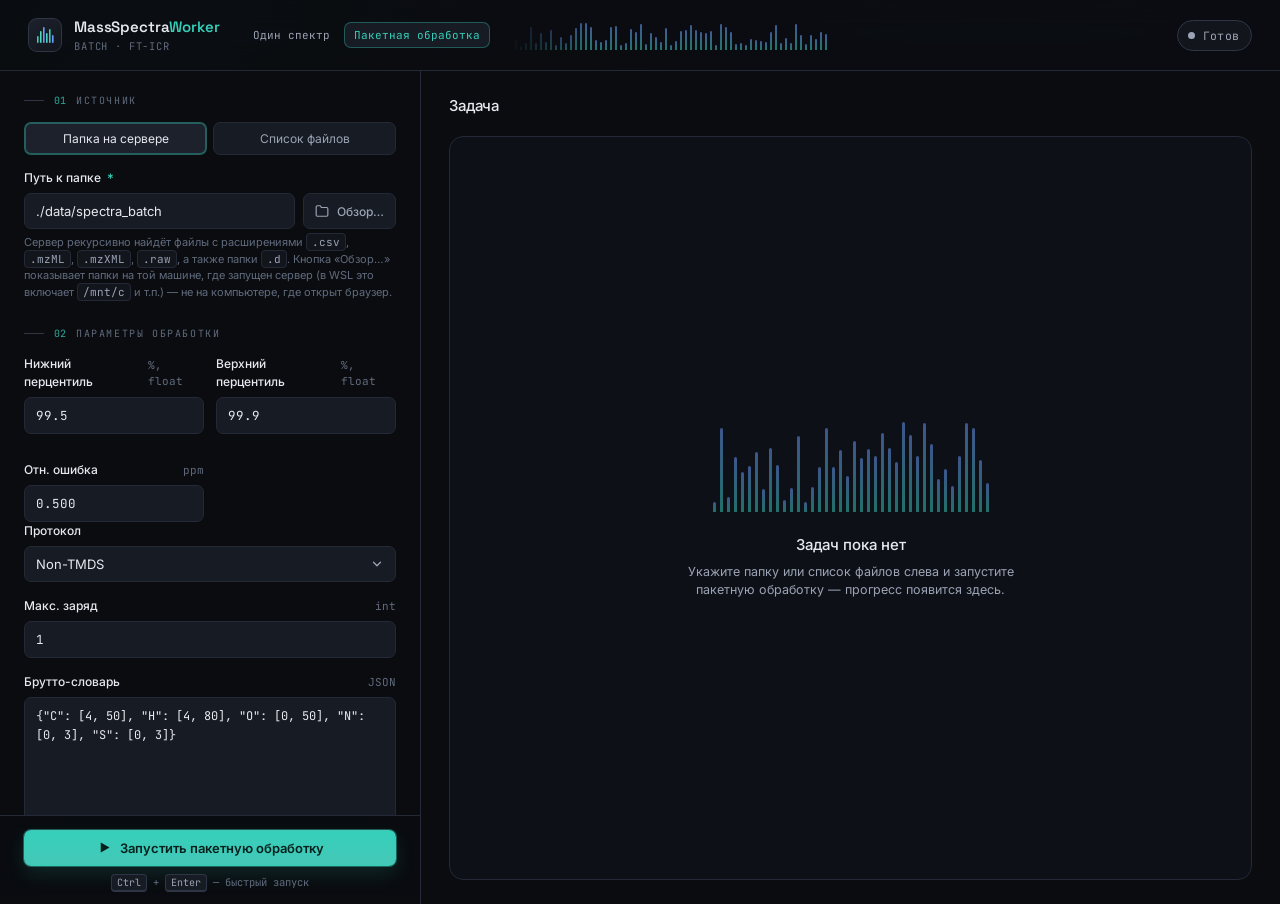
==== commit ef794b7c: "batch_mass_list update" ====
--- a/templates/batch_mass_list.html
+++ b/templates/batch_mass_list.html
@@ -407,7 +407,7 @@
               </div>
               <div class="field">
                 <label class="lbl" for="rel-error">Отн. ошибка <span class="hint">ppm</span></label>
-                <input type="number" id="rel-error" value="0.5" min="0.01" max="100" step="0.1">
+                <input type="number" id="rel-error" value="0.500" min="0.01" max="100" step="0.001">
               </div>
             </div>
 
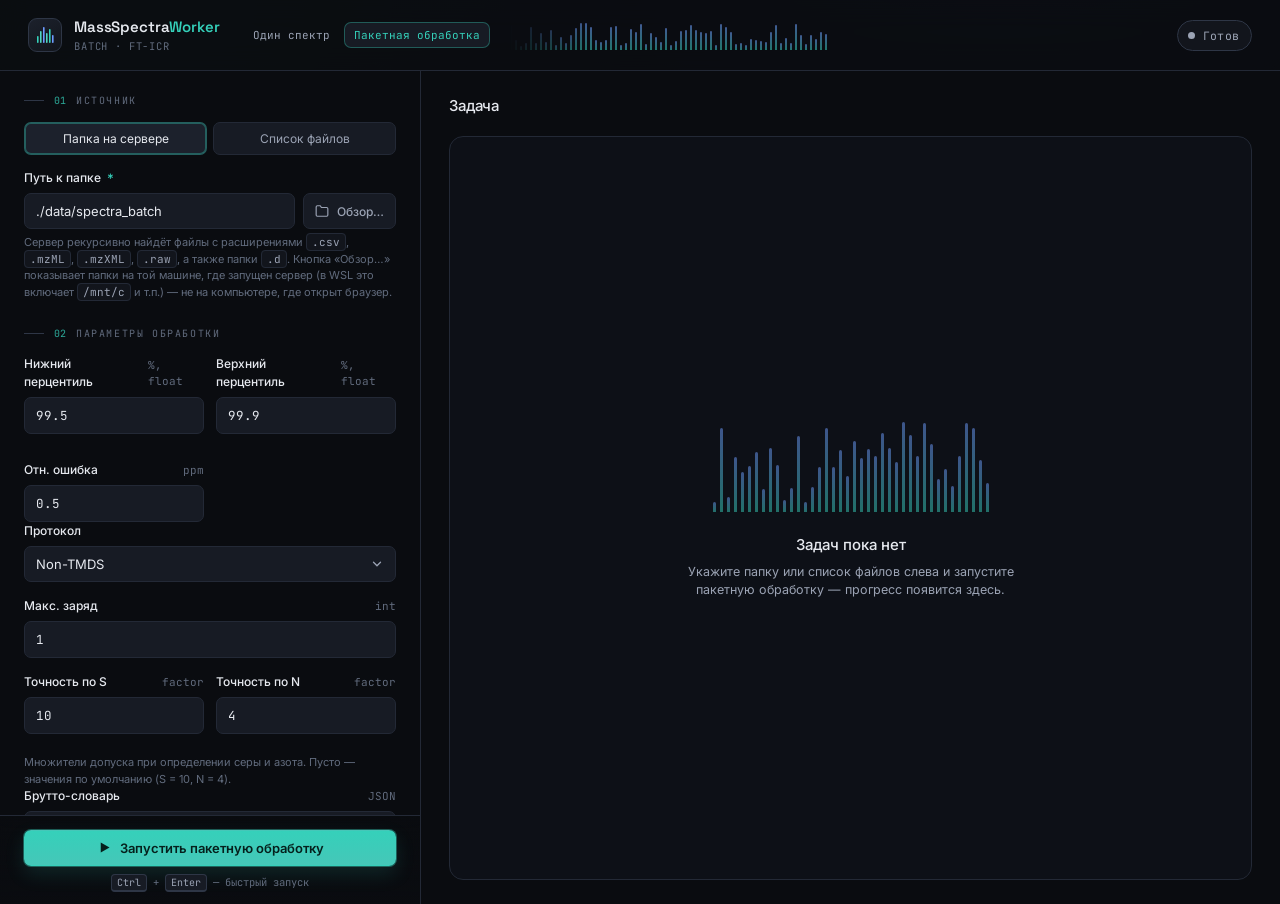
==== commit 97ba9218: "update" ====
--- a/templates/batch_mass_list.html
+++ b/templates/batch_mass_list.html
@@ -407,7 +407,7 @@
               </div>
               <div class="field">
                 <label class="lbl" for="rel-error">Отн. ошибка <span class="hint">ppm</span></label>
-                <input type="number" id="rel-error" value="0.500" min="0.01" max="100" step="0.001">
+                <input type="number" id="rel-error" value="0.5" min="0.01" max="100" step="0.1">
               </div>
             </div>
 
@@ -424,6 +424,18 @@
               <label class="lbl" for="charge-max">Макс. заряд <span class="hint">int</span></label>
               <input type="number" id="charge-max" value="1" min="1" max="10" step="1">
             </div>
+
+            <div class="field__row">
+              <div class="field">
+                <label class="lbl" for="sulfur-factor">Точность по S <span class="hint">factor</span></label>
+                <input type="number" id="sulfur-factor" value="10" min="0" step="0.5" placeholder="10">
+              </div>
+              <div class="field">
+                <label class="lbl" for="nitrogen-factor">Точность по N <span class="hint">factor</span></label>
+                <input type="number" id="nitrogen-factor" value="4" min="0" step="0.5" placeholder="4">
+              </div>
+            </div>
+            <div class="field__note">Множители допуска при определении серы и азота. Пусто — значения по умолчанию (S = 10, N = 4).</div>
 
             <div class="field">
               <label class="lbl" for="brutto-dict">
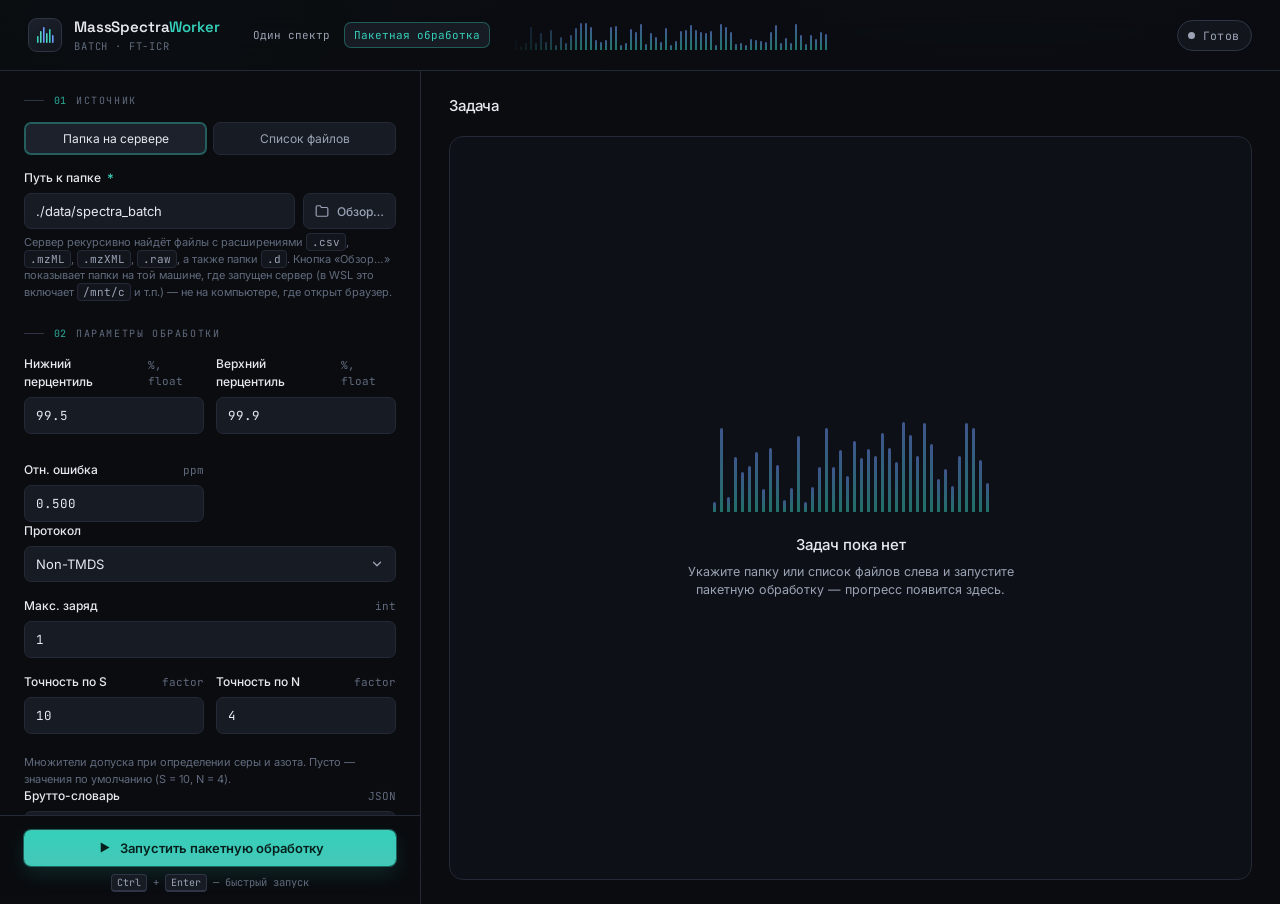
==== commit 309549a4: "Merge branch 'main' of https://github.com/Eickland/MassSpectraWorker" ====
--- a/templates/batch_mass_list.html
+++ b/templates/batch_mass_list.html
@@ -407,7 +407,7 @@
               </div>
               <div class="field">
                 <label class="lbl" for="rel-error">Отн. ошибка <span class="hint">ppm</span></label>
-                <input type="number" id="rel-error" value="0.5" min="0.01" max="100" step="0.1">
+                <input type="number" id="rel-error" value="0.500" min="0.01" max="100" step="0.001">
               </div>
             </div>
 
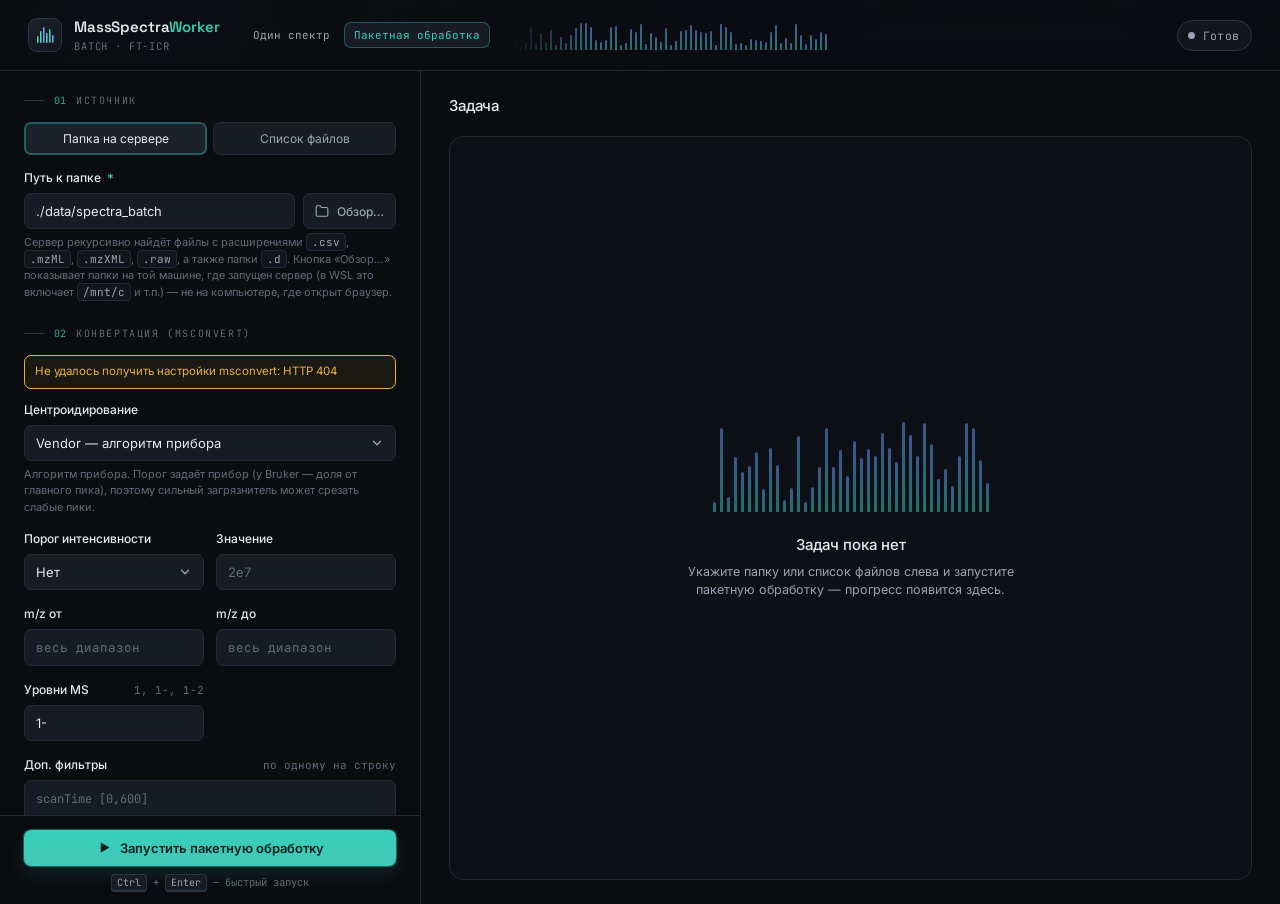
==== commit fa73393d: "Управление параметрами msconvert из веб-интерфейса - model.ConvertParams: центроидирование (vendor |" ====
--- a/templates/batch_mass_list.html
+++ b/templates/batch_mass_list.html
@@ -270,6 +270,27 @@
     .ip-form .field__row--3 { display: grid; grid-template-columns: 1fr 1fr 1fr; gap: 10px; }
     .ip-form .sub { font-family: var(--font-mono); font-size: 10px; letter-spacing: .08em; text-transform: uppercase; color: var(--text-dim); margin: 6px 0 10px; }
     .ip-form textarea { min-height: 96px; }
+    /* ---- msconvert ---- */
+    .cv-warn {
+      font-size: 11.5px; color: var(--warn); border: 1px solid var(--warn); border-radius: var(--radius-sm);
+      padding: 7px 10px; margin-bottom: 12px; background: rgba(231, 178, 60, 0.08);
+    }
+    .cv-warn code { font-family: var(--font-mono); }
+    .cmd-preview {
+      margin-top: 4px; border: 1px solid var(--border); border-radius: var(--radius-sm);
+      background: var(--surface); padding: 8px 10px;
+    }
+    .cmd-preview__head {
+      display: flex; justify-content: space-between; gap: 8px;
+      font-family: var(--font-mono); font-size: 10px; letter-spacing: .08em; text-transform: uppercase; color: var(--text-dim);
+      margin-bottom: 6px;
+    }
+    .cmd-preview code {
+      display: block; font-family: var(--font-mono); font-size: 11px; line-height: 1.55; color: var(--text-muted);
+      white-space: pre-wrap; word-break: break-all;
+    }
+    .cmd-preview .cv-cmd-error { font-family: var(--font-mono); font-size: 11px; color: var(--danger); }
+    .cv-check-row { margin-bottom: 15px; }
     .ip-check { display: flex; align-items: center; gap: 8px; font-size: 12.5px; color: var(--text-muted); cursor: pointer; }
     .ip-runs { overflow-y: auto; padding: 14px 16px; display: flex; flex-direction: column; gap: 10px; }
     .ip-runs__head { display: flex; align-items: center; justify-content: space-between; gap: 8px; }
@@ -389,10 +410,21 @@
             </div>
           </div>
 
+          <!-- msconvert -->
+          <div class="section">
+            <div class="section__head">
+              <span class="idx">02</span>
+              <span class="eyebrow">Конвертация (msconvert)</span>
+            </div>
+            <div class="cv-warn hidden" id="cv-warn"></div>
+            <div id="cv-fields"></div>
+            <div class="field__note">Применяется к исходным файлам прибора (<code>.d</code>, <code>.raw</code>, <code>.mzXML</code>). Готовые <code>.mzML</code> передаются в обработку как есть.</div>
+          </div>
+
           <!-- Processing params -->
           <div class="section">
             <div class="section__head">
-              <span class="idx">02</span>
+              <span class="idx">03</span>
               <span class="eyebrow">Параметры обработки</span>
             </div>
 
@@ -450,7 +482,7 @@
           <!-- Output -->
           <div class="section">
             <div class="section__head">
-              <span class="idx">03</span>
+              <span class="idx">04</span>
               <span class="eyebrow">Вывод графика</span>
             </div>
 
@@ -648,6 +680,9 @@
 
     <div class="ip-body">
       <form class="ip-form" id="ip-form" autocomplete="off">
+        <div class="sub">Конвертация (msconvert)</div>
+        <div id="ipcv-fields"></div>
+
         <div class="sub">Извлечение пиков</div>
         <div class="field__row">
           <div class="field">
@@ -752,6 +787,7 @@
   <img id="lightbox-img" alt="">
 </div>
 
+<script src="/static/js/msconvert_form.js"></script>
 <script src="/static/js/batch_mass_list.js"></script>
 </body>
 </html>
